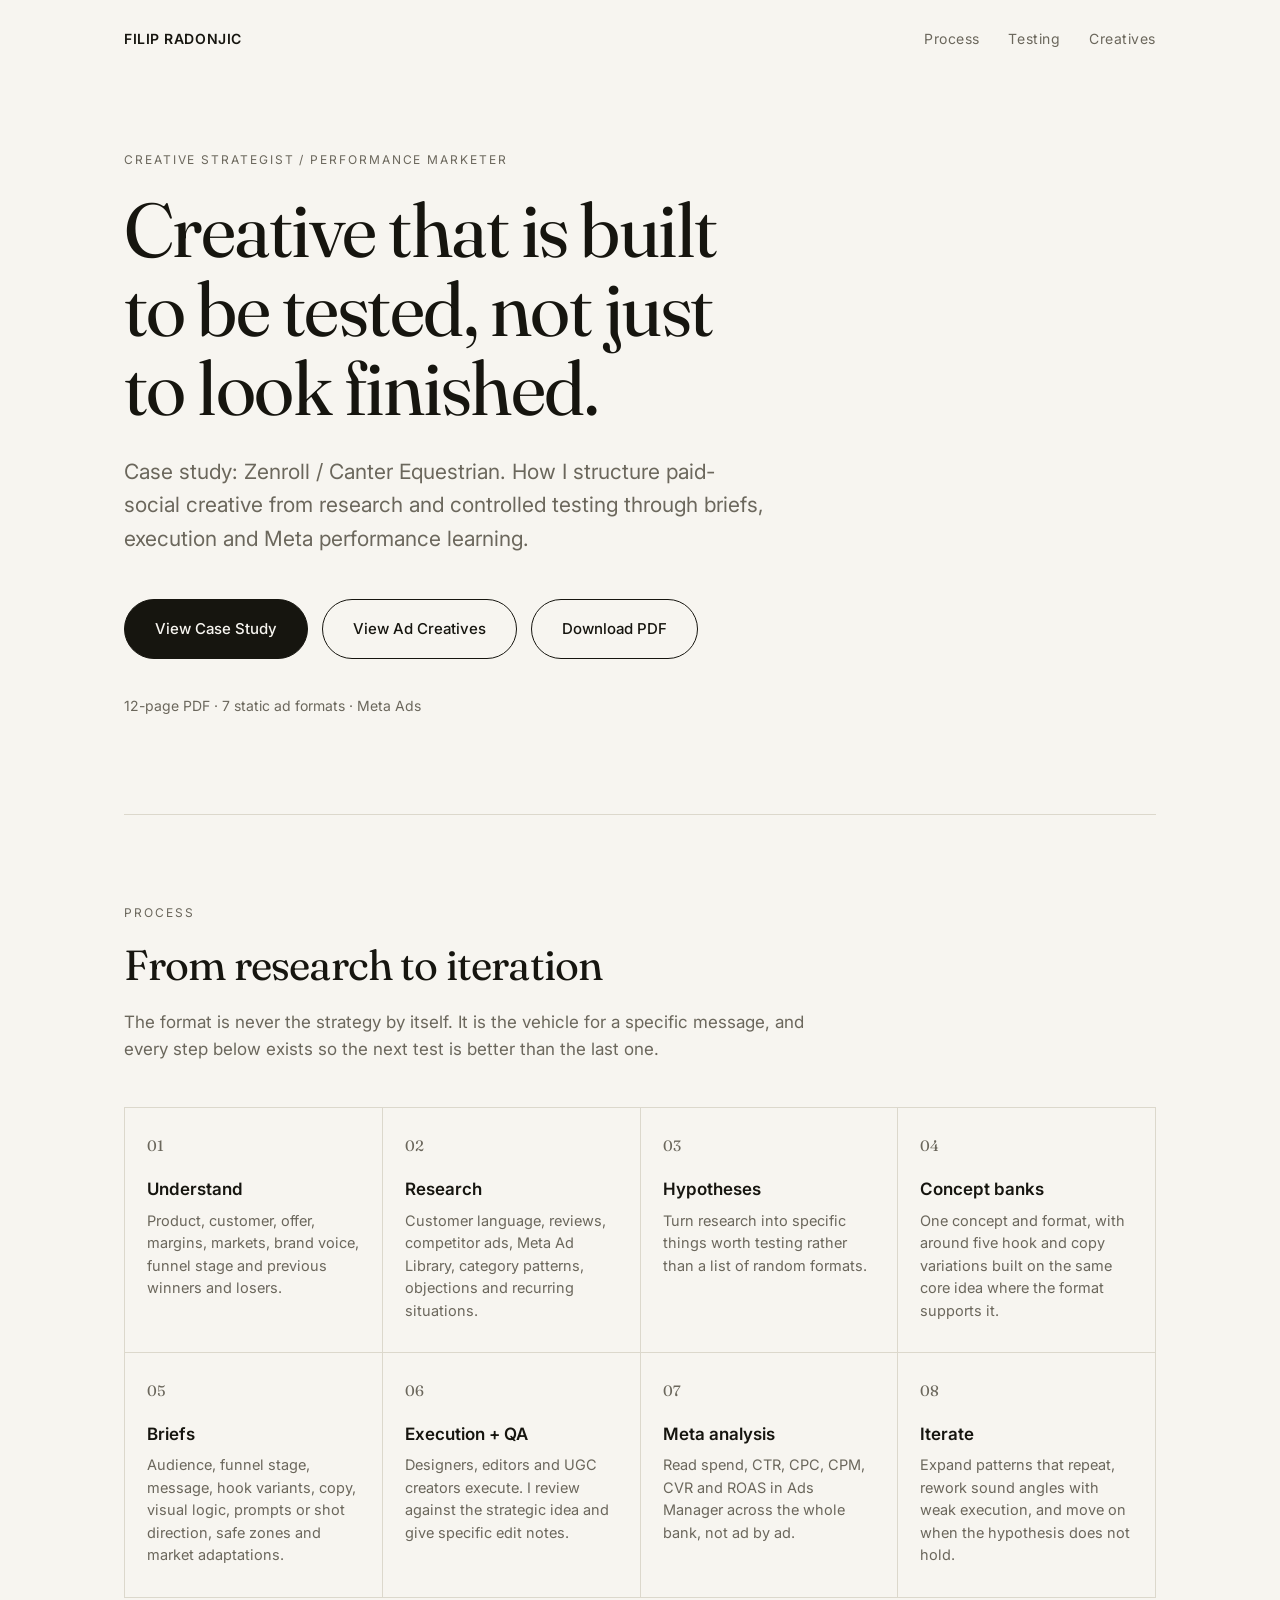
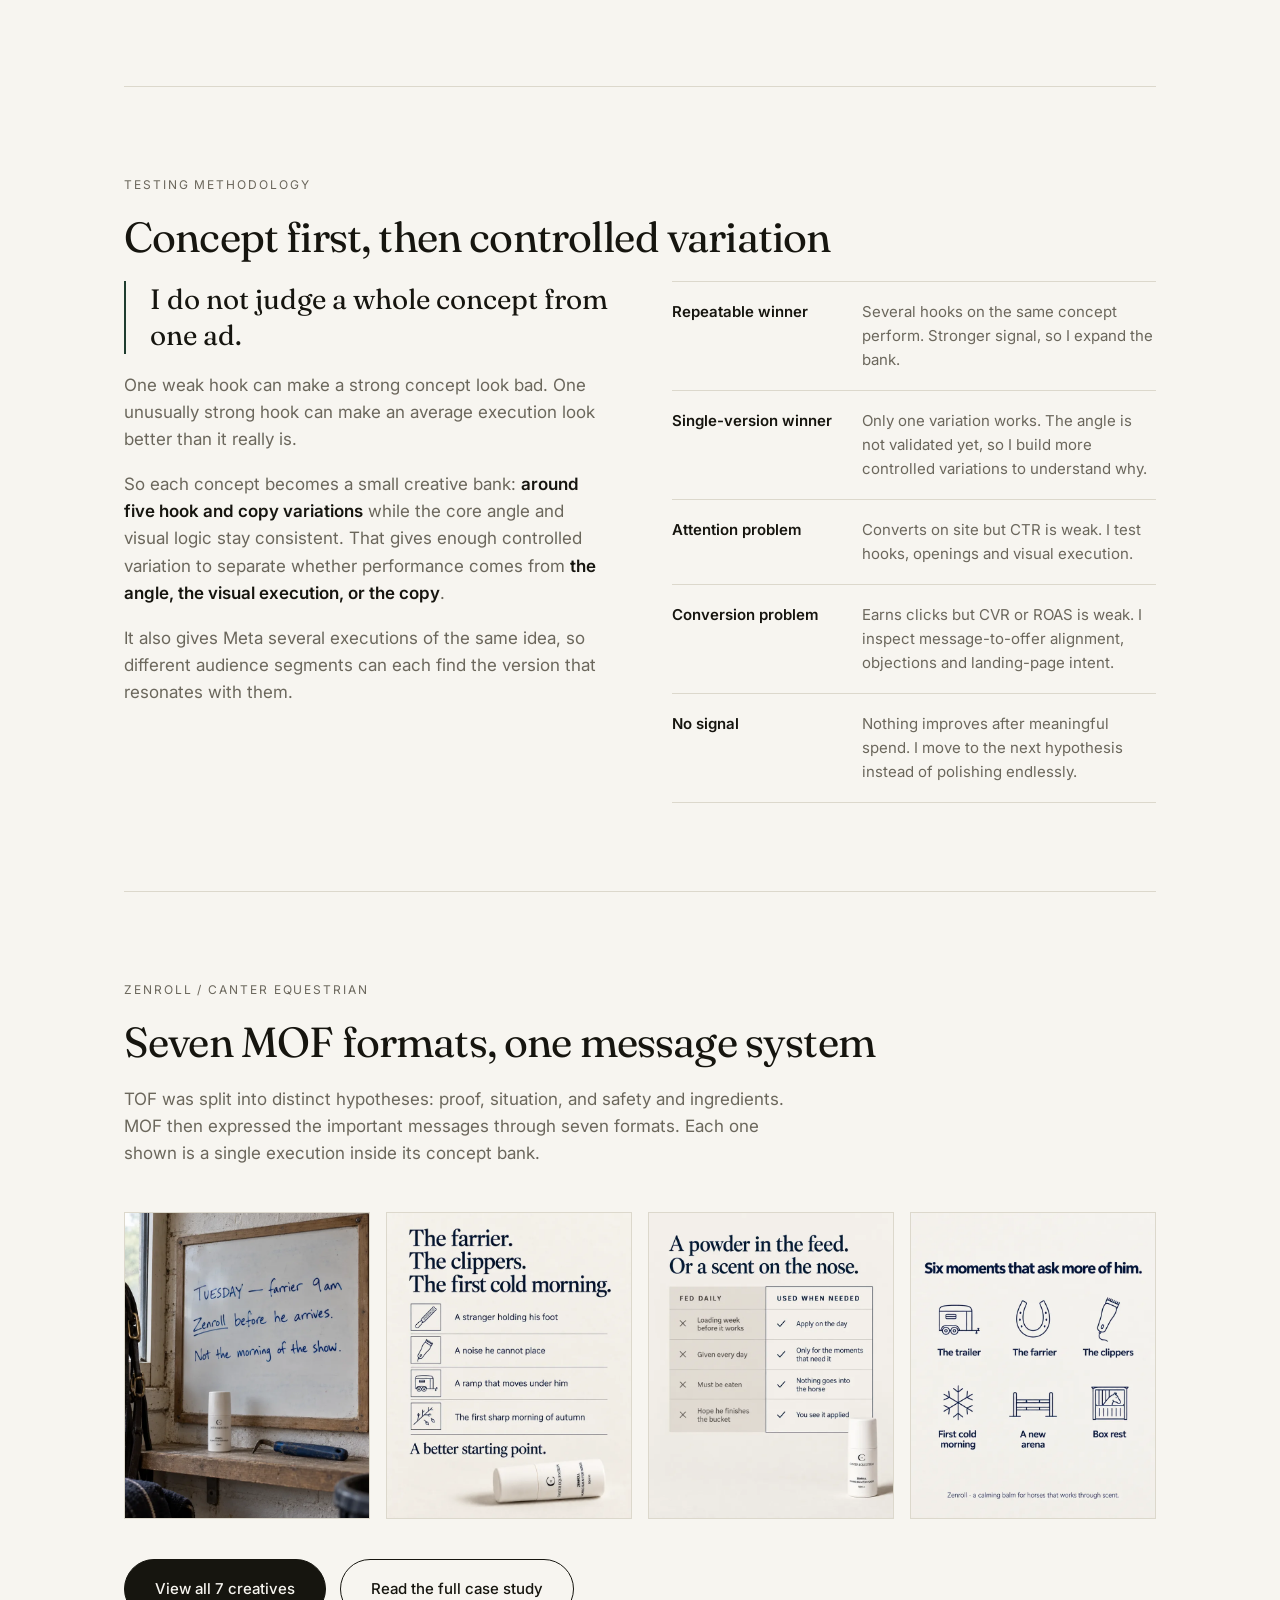
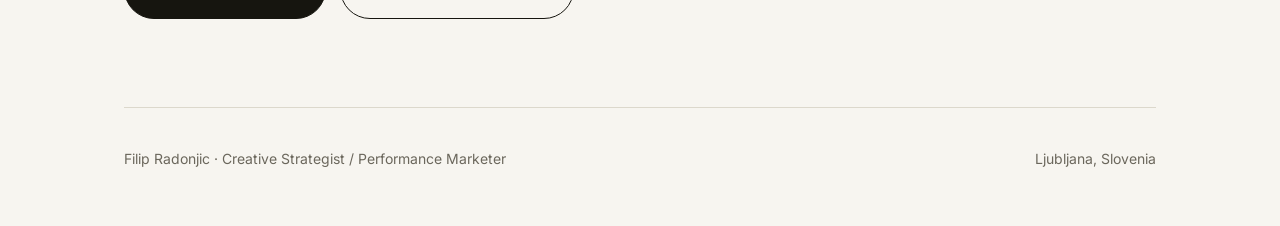
==== index.html @ 464344c6 "Build static portfolio site: homepage, Zenroll ad gallery, case study PDF Co-Authored-By: Claude Fab" ====
<!DOCTYPE html>
<html lang="en">
<head>
  <meta charset="utf-8">
  <meta name="viewport" content="width=device-width, initial-scale=1">
  <title>Filip Radonjic | Creative Strategist / Performance Marketer</title>
  <meta name="description" content="Creative strategy case study: Zenroll / Canter Equestrian. Research, hypotheses, concept banks, controlled hook and copy testing, briefs, Meta performance analysis and iteration.">
  <meta property="og:title" content="Filip Radonjic | Creative Strategist">
  <meta property="og:description" content="Zenroll / Canter Equestrian case study: process and testing methodology for paid-social creative.">
  <meta property="og:image" content="/assets/thumbs/ZENROLL_MOFA_F4_Text_in_Context_V1.webp">
  <link rel="preconnect" href="https://fonts.googleapis.com">
  <link rel="preconnect" href="https://fonts.gstatic.com" crossorigin>
  <link href="https://fonts.googleapis.com/css2?family=Fraunces:opsz,wght@9..144,400&family=Inter:wght@400;500;600&display=swap" rel="stylesheet">
  <link rel="stylesheet" href="/styles.css">
</head>
<body>
  <div class="wrap">
    <header class="site-header">
      <a class="name" href="/">Filip Radonjic</a>
      <nav>
        <a href="#process">Process</a>
        <a href="#testing">Testing</a>
        <a href="/ads">Creatives</a>
      </nav>
    </header>

    <main>
      <div class="hero">
        <p class="eyebrow">Creative Strategist / Performance Marketer</p>
        <h1>Creative that is built<br>to be tested, not just<br>to look finished.</h1>
        <p class="lede">Case study: Zenroll / Canter Equestrian. How I structure paid-social creative from research and controlled testing through briefs, execution and Meta performance learning.</p>
        <div class="cta-row">
          <a class="btn btn-primary" href="/assets/Filip_Radonjic_Creative_Strategy_Portfolio_Zenroll.pdf" target="_blank" rel="noopener">View Case Study</a>
          <a class="btn btn-secondary" href="/ads">View Ad Creatives</a>
          <a class="btn btn-secondary" href="/assets/Filip_Radonjic_Creative_Strategy_Portfolio_Zenroll.pdf" download="Filip_Radonjic_Creative_Strategy_Portfolio_Zenroll.pdf">Download PDF</a>
        </div>
        <p class="meta">12-page PDF &middot; 7 static ad formats &middot; Meta Ads</p>
      </div>

      <section id="process">
        <p class="eyebrow">Process</p>
        <h2>From research to iteration</h2>
        <p class="section-intro">The format is never the strategy by itself. It is the vehicle for a specific message, and every step below exists so the next test is better than the last one.</p>
        <ol class="flow">
          <li><span class="num">01</span><h3>Understand</h3><p>Product, customer, offer, margins, markets, brand voice, funnel stage and previous winners and losers.</p></li>
          <li><span class="num">02</span><h3>Research</h3><p>Customer language, reviews, competitor ads, Meta Ad Library, category patterns, objections and recurring situations.</p></li>
          <li><span class="num">03</span><h3>Hypotheses</h3><p>Turn research into specific things worth testing rather than a list of random formats.</p></li>
          <li><span class="num">04</span><h3>Concept banks</h3><p>One concept and format, with around five hook and copy variations built on the same core idea where the format supports it.</p></li>
          <li><span class="num">05</span><h3>Briefs</h3><p>Audience, funnel stage, message, hook variants, copy, visual logic, prompts or shot direction, safe zones and market adaptations.</p></li>
          <li><span class="num">06</span><h3>Execution + QA</h3><p>Designers, editors and UGC creators execute. I review against the strategic idea and give specific edit notes.</p></li>
          <li><span class="num">07</span><h3>Meta analysis</h3><p>Read spend, CTR, CPC, CPM, CVR and ROAS in Ads Manager across the whole bank, not ad by ad.</p></li>
          <li><span class="num">08</span><h3>Iterate</h3><p>Expand patterns that repeat, rework sound angles with weak execution, and move on when the hypothesis does not hold.</p></li>
        </ol>
      </section>

      <section id="testing">
        <p class="eyebrow">Testing methodology</p>
        <h2>Concept first, then controlled variation</h2>
        <div class="split">
          <div>
            <p class="pullquote">I do not judge a whole concept from one ad.</p>
            <p>One weak hook can make a strong concept look bad. One unusually strong hook can make an average execution look better than it really is.</p>
            <p>So each concept becomes a small creative bank: <strong>around five hook and copy variations</strong> while the core angle and visual logic stay consistent. That gives enough controlled variation to separate whether performance comes from <strong>the angle, the visual execution, or the copy</strong>.</p>
            <p>It also gives Meta several executions of the same idea, so different audience segments can each find the version that resonates with them.</p>
          </div>
          <ul class="steps">
            <li><span>Repeatable winner</span><span>Several hooks on the same concept perform. Stronger signal, so I expand the bank.</span></li>
            <li><span>Single-version winner</span><span>Only one variation works. The angle is not validated yet, so I build more controlled variations to understand why.</span></li>
            <li><span>Attention problem</span><span>Converts on site but CTR is weak. I test hooks, openings and visual execution.</span></li>
            <li><span>Conversion problem</span><span>Earns clicks but CVR or ROAS is weak. I inspect message-to-offer alignment, objections and landing-page intent.</span></li>
            <li><span>No signal</span><span>Nothing improves after meaningful spend. I move to the next hypothesis instead of polishing endlessly.</span></li>
          </ul>
        </div>
      </section>

      <section id="work">
        <p class="eyebrow">Zenroll / Canter Equestrian</p>
        <h2>Seven MOF formats, one message system</h2>
        <p class="section-intro">TOF was split into distinct hypotheses: proof, situation, and safety and ingredients. MOF then expressed the important messages through seven formats. Each one shown is a single execution inside its concept bank.</p>
        <div class="strip">
          <a href="/ads"><img src="/assets/thumbs/ZENROLL_MOFA_F4_Text_in_Context_V1.webp" alt="Zenroll ad, Text in Context format" width="720" height="900" loading="lazy"></a>
          <a href="/ads"><img src="/assets/thumbs/ZENROLL_MOFA_F3_Problem_to_Solution_V1.webp" alt="Zenroll ad, Problem to Solution format" width="720" height="900" loading="lazy"></a>
          <a href="/ads"><img src="/assets/thumbs/ZENROLL_MOFA_F1_Us_vs_Them_V1.webp" alt="Zenroll ad, Us vs Them format" width="720" height="900" loading="lazy"></a>
          <a href="/ads"><img src="/assets/thumbs/ZENROLL_MOFA_F7_Education_Grid_V1.webp" alt="Zenroll ad, Education Grid format" width="720" height="900" loading="lazy"></a>
        </div>
        <div class="cta-row" style="margin-top:0">
          <a class="btn btn-primary" href="/ads">View all 7 creatives</a>
          <a class="btn btn-secondary" href="/assets/Filip_Radonjic_Creative_Strategy_Portfolio_Zenroll.pdf" target="_blank" rel="noopener">Read the full case study</a>
        </div>
      </section>
    </main>

    <footer>
      <span>Filip Radonjic &middot; Creative Strategist / Performance Marketer</span>
      <span>Ljubljana, Slovenia</span>
    </footer>
  </div>
</body>
</html>
---- styles.css ----
:root {
  --bg: #f7f5f0;
  --ink: #16150f;
  --muted: #6b675c;
  --line: #dcd8cc;
  --card: #ffffff;
  --accent: #1f3d2f;
}

* { box-sizing: border-box; margin: 0; padding: 0; }

html { scroll-behavior: smooth; }

body {
  background: var(--bg);
  color: var(--ink);
  font-family: "Inter", -apple-system, BlinkMacSystemFont, "Segoe UI", sans-serif;
  font-size: 17px;
  line-height: 1.6;
  -webkit-font-smoothing: antialiased;
}

a { color: inherit; }

.wrap { max-width: 1080px; margin: 0 auto; padding: 0 24px; }

/* Header */
.site-header {
  display: flex; justify-content: space-between; align-items: center;
  padding: 28px 0; font-size: 14px; letter-spacing: 0.04em;
}
.site-header .name { font-weight: 600; text-decoration: none; text-transform: uppercase; }
.site-header nav a { margin-left: 24px; text-decoration: none; color: var(--muted); }
.site-header nav a:hover { color: var(--ink); }

/* Type */
.eyebrow {
  font-size: 12px; letter-spacing: 0.16em; text-transform: uppercase;
  color: var(--muted); margin-bottom: 20px;
}
h1, h2 { font-family: "Fraunces", Georgia, serif; font-weight: 400; letter-spacing: -0.02em; }
h1 { font-size: clamp(40px, 7vw, 76px); line-height: 1.04; }
h2 { font-size: clamp(28px, 4vw, 42px); line-height: 1.12; margin-bottom: 20px; }
h3 { font-size: 17px; font-weight: 600; margin-bottom: 6px; }
.lede { font-size: clamp(18px, 2.2vw, 21px); color: var(--muted); max-width: 640px; margin-top: 28px; }
.section-intro { color: var(--muted); max-width: 680px; margin-bottom: 44px; }

/* Hero */
.hero { padding: 72px 0 96px; border-bottom: 1px solid var(--line); }
.cta-row { display: flex; flex-wrap: wrap; gap: 14px; margin-top: 44px; }
.btn {
  display: inline-flex; align-items: center; justify-content: center;
  padding: 17px 30px; border-radius: 999px; border: 1px solid var(--ink);
  font-size: 15px; font-weight: 500; text-decoration: none;
  transition: background 0.2s, color 0.2s, transform 0.2s;
}
.btn:hover { transform: translateY(-1px); }
.btn-primary { background: var(--ink); color: var(--bg); }
.btn-primary:hover { background: var(--accent); border-color: var(--accent); }
.btn-secondary:hover { background: var(--ink); color: var(--bg); }
.meta { margin-top: 36px; font-size: 14px; color: var(--muted); }

/* Sections */
section { padding: 88px 0; border-bottom: 1px solid var(--line); }

/* Workflow */
.flow { list-style: none; display: grid; grid-template-columns: repeat(4, 1fr); gap: 1px; background: var(--line); border: 1px solid var(--line); }
.flow li { background: var(--bg); padding: 26px 22px 30px; }
.flow .num { font-family: "Fraunces", Georgia, serif; font-size: 15px; color: var(--muted); display: block; margin-bottom: 18px; }
.flow p { font-size: 14.5px; color: var(--muted); line-height: 1.55; }

/* Testing */
.split { display: grid; grid-template-columns: 1fr 1fr; gap: 64px; align-items: start; }
.split p + p { margin-top: 18px; }
.split p { color: var(--muted); }
.split p strong { color: var(--ink); font-weight: 600; }
.pullquote {
  font-family: "Fraunces", Georgia, serif; font-size: clamp(22px, 2.6vw, 28px);
  line-height: 1.3; color: var(--ink) !important; border-left: 2px solid var(--accent); padding-left: 24px;
}
.steps { list-style: none; border-top: 1px solid var(--line); }
.steps li { display: grid; grid-template-columns: 170px 1fr; gap: 20px; padding: 18px 0; border-bottom: 1px solid var(--line); font-size: 15px; }
.steps li span:first-child { font-weight: 600; }
.steps li span:last-child { color: var(--muted); }

/* Preview strip */
.strip { display: grid; grid-template-columns: repeat(4, 1fr); gap: 16px; margin-bottom: 40px; }
.strip a { display: block; background: var(--card); border: 1px solid var(--line); }
.strip img { display: block; width: 100%; height: auto; }

/* Gallery */
.gallery-head { padding: 56px 0 48px; }
.back { display: inline-block; font-size: 14px; color: var(--muted); text-decoration: none; margin-bottom: 36px; }
.back:hover { color: var(--ink); }
.grid { align-items: start; display: grid; grid-template-columns: repeat(3, 1fr); gap: 28px; padding-bottom: 96px; }
.card { display: block; width: 100%; background: none; border: 0; text-align: left; cursor: zoom-in; font: inherit; color: inherit; }
.card .frame { background: var(--card); border: 1px solid var(--line); padding: 10px; transition: transform 0.25s, box-shadow 0.25s; }
.card:hover .frame, .card:focus-visible .frame { transform: translateY(-3px); box-shadow: 0 14px 32px rgba(22, 21, 15, 0.1); }
.card img { display: block; width: 100%; height: auto; }
.card .label { display: flex; gap: 12px; align-items: baseline; margin-top: 14px; font-size: 15px; font-weight: 500; }
.card .label em { font-style: normal; font-family: "Fraunces", Georgia, serif; color: var(--muted); }
.card .desc { font-size: 14px; color: var(--muted); margin-top: 4px; line-height: 1.5; }

/* Lightbox */
.lightbox {
  position: fixed; inset: 0; z-index: 10; display: none;
  background: rgba(16, 15, 11, 0.94); flex-direction: column;
  align-items: center; justify-content: center; padding: 56px 16px 20px;
}
.lightbox.open { display: flex; }
.lightbox img { max-width: 100%; max-height: calc(100vh - 130px); width: auto; height: auto; object-fit: contain; }
.lightbox .bar { color: #e9e6dc; font-size: 14px; margin-top: 16px; display: flex; gap: 20px; align-items: center; }
.lightbox .bar a { color: #e9e6dc; }
.lightbox button {
  position: absolute; background: none; border: 0; color: #fff; cursor: pointer;
  font-size: 30px; line-height: 1; padding: 12px 16px;
}
.lightbox .close { top: 8px; right: 12px; }
.lightbox .prev { left: 8px; top: 50%; transform: translateY(-50%); }
.lightbox .next { right: 8px; top: 50%; transform: translateY(-50%); }

/* Footer */
footer { padding: 40px 0 56px; font-size: 14px; color: var(--muted); display: flex; justify-content: space-between; flex-wrap: wrap; gap: 12px; }

@media (max-width: 860px) {
  .flow { grid-template-columns: repeat(2, 1fr); }
  .split { grid-template-columns: 1fr; gap: 40px; }
  .grid { grid-template-columns: repeat(2, 1fr); gap: 20px; }
  .strip { grid-template-columns: repeat(2, 1fr); }
  section { padding: 64px 0; }
  .hero { padding: 48px 0 72px; }
}
@media (max-width: 520px) {
  .flow { grid-template-columns: 1fr; }
  .grid { grid-template-columns: 1fr; }
  .steps li { grid-template-columns: 1fr; gap: 4px; }
  .btn { width: 100%; }
  .site-header nav a:first-child { display: none; }
}
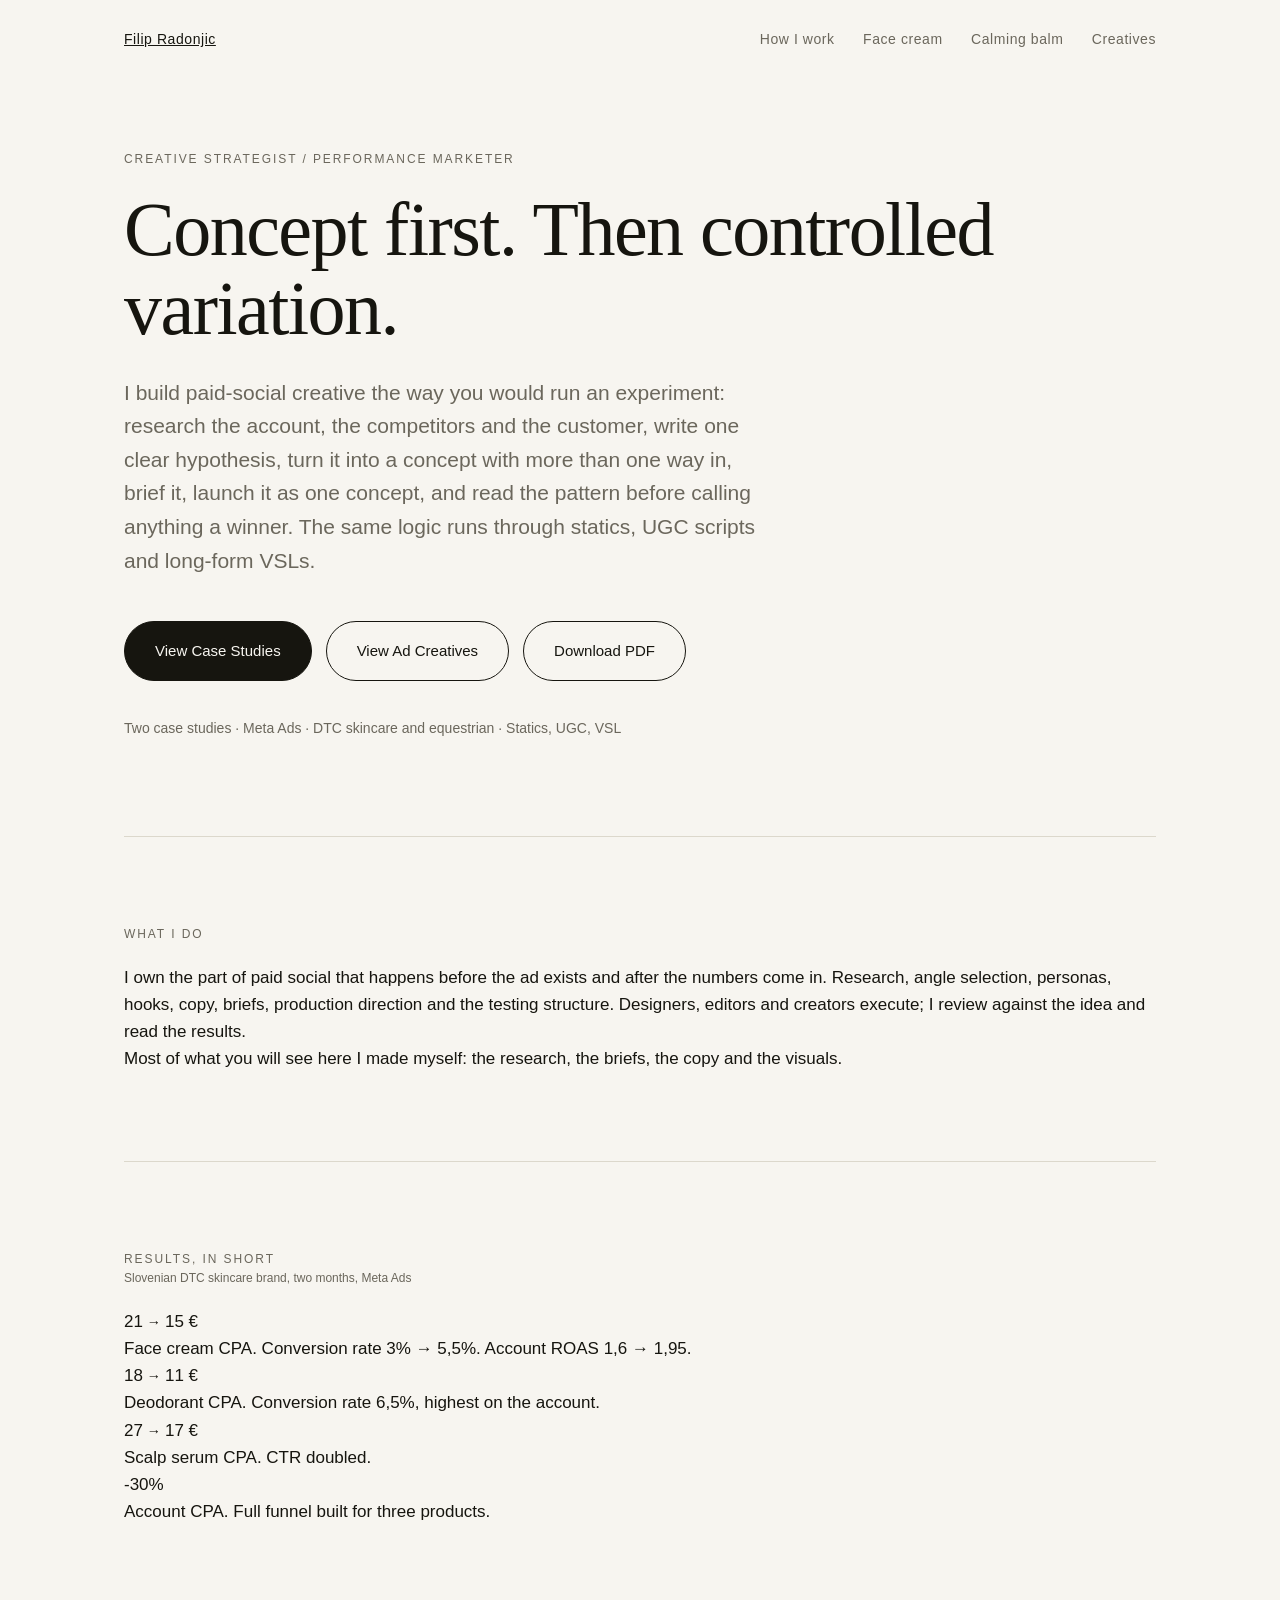
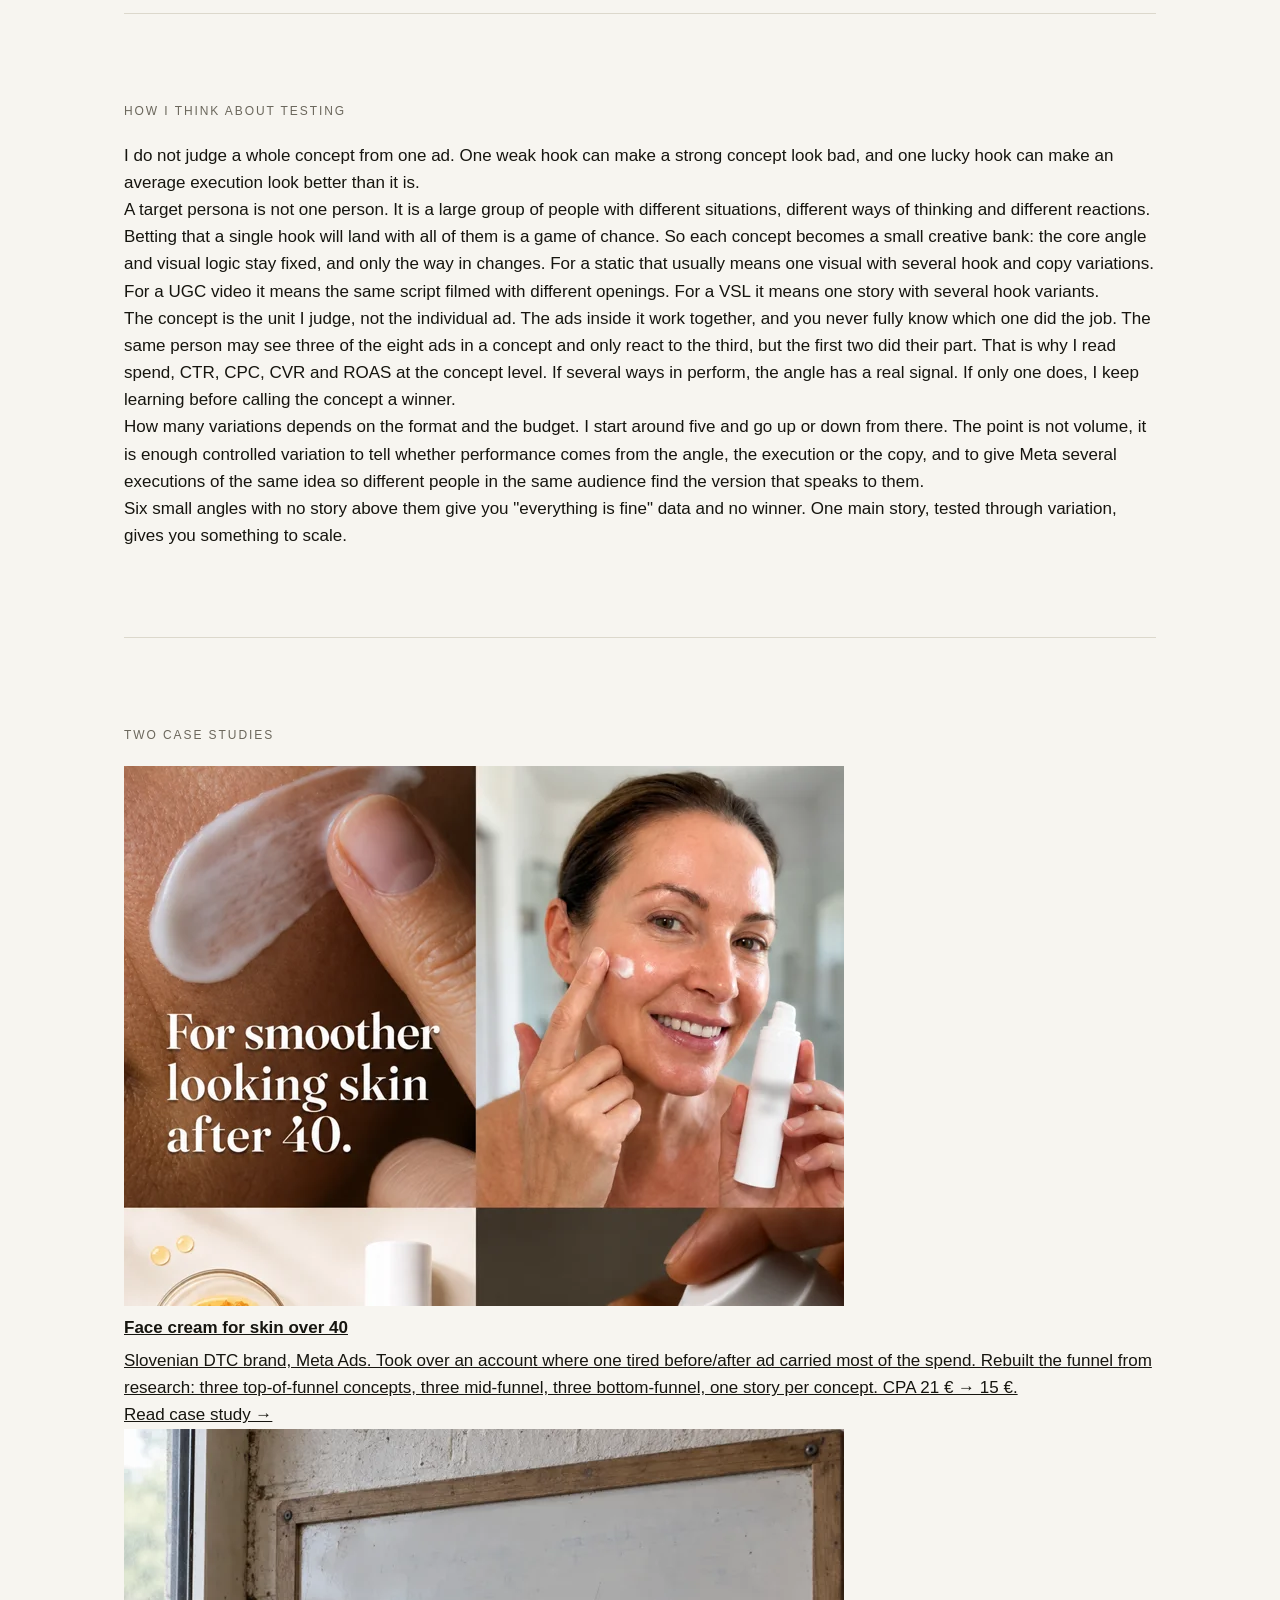
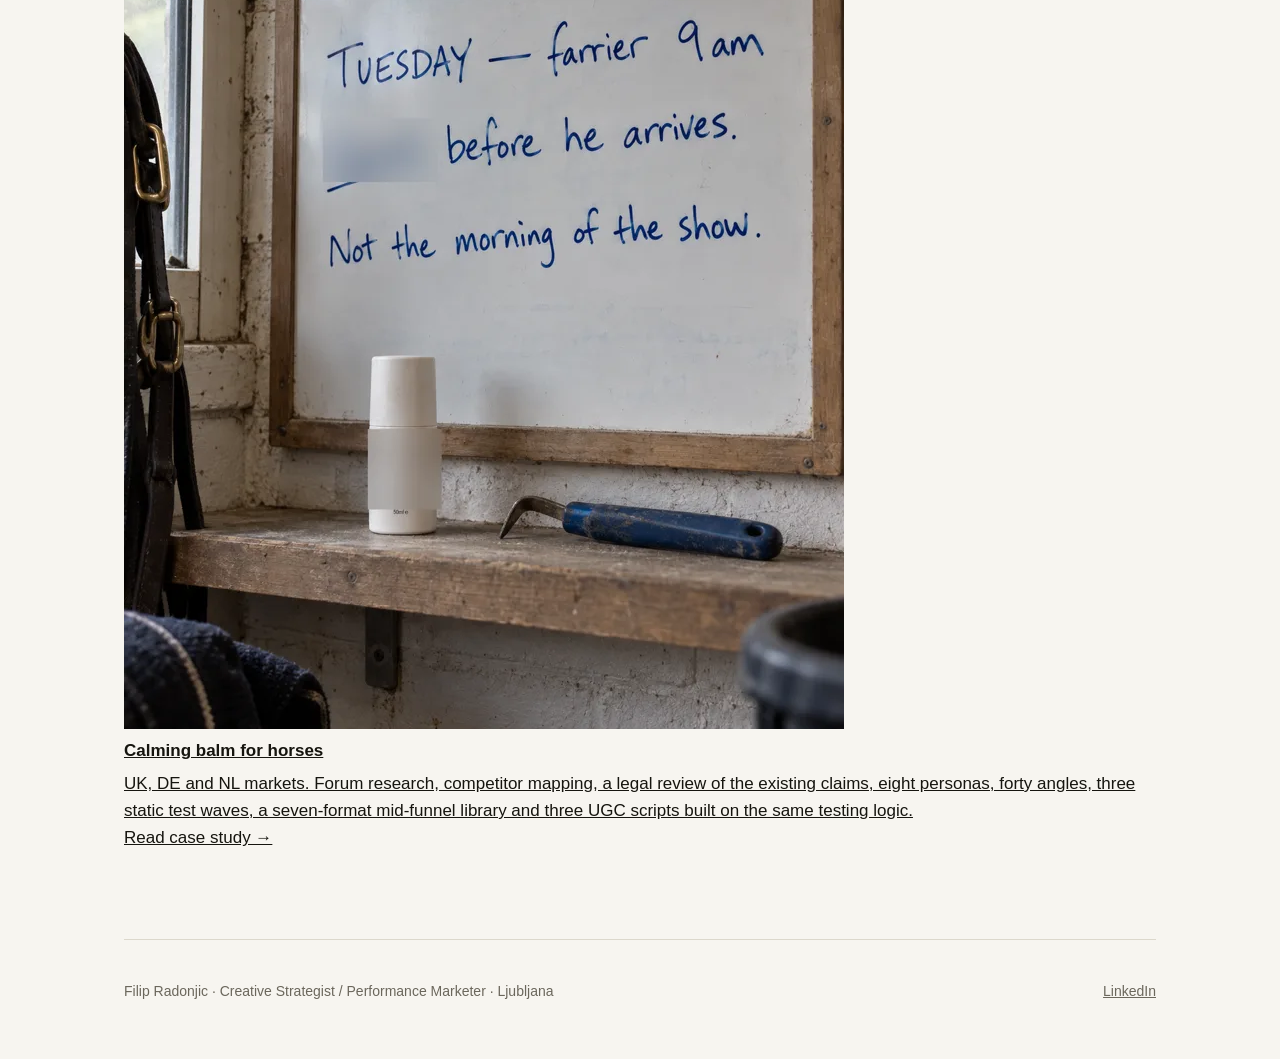
==== commit 1556cb01: "Portfolio v2: process page, two case studies, gallery with face cream and calming balm creatives, ne" ====
--- a/index.html
+++ b/index.html
@@ -1,98 +1,101 @@
 <!DOCTYPE html>
 <html lang="en">
 <head>
+  <title>Filip Radonjic | Creative Strategist</title>
+  <meta name="description" content="Creative strategy portfolio: concept-first testing for Meta Ads, two case studies, creatives and process.">
   <meta charset="utf-8">
   <meta name="viewport" content="width=device-width, initial-scale=1">
-  <title>Filip Radonjic | Creative Strategist / Performance Marketer</title>
-  <meta name="description" content="Creative strategy case study: Zenroll / Canter Equestrian. Research, hypotheses, concept banks, controlled hook and copy testing, briefs, Meta performance analysis and iteration.">
-  <meta property="og:title" content="Filip Radonjic | Creative Strategist">
-  <meta property="og:description" content="Zenroll / Canter Equestrian case study: process and testing methodology for paid-social creative.">
-  <meta property="og:image" content="/assets/thumbs/ZENROLL_MOFA_F4_Text_in_Context_V1.webp">
   <link rel="preconnect" href="https://fonts.googleapis.com">
   <link rel="preconnect" href="https://fonts.gstatic.com" crossorigin>
-  <link href="https://fonts.googleapis.com/css2?family=Fraunces:opsz,wght@9..144,400&family=Inter:wght@400;500;600&display=swap" rel="stylesheet">
+  <link href="https://fonts.googleapis.com/css2?family=Newsreader:opsz,wght@6..72,400;6..72,500&family=IBM+Plex+Sans:wght@400;500;600&family=IBM+Plex+Mono:wght@400;500&display=swap" rel="stylesheet">
   <link rel="stylesheet" href="/styles.css">
 </head>
 <body>
   <div class="wrap">
     <header class="site-header">
-      <a class="name" href="/">Filip Radonjic</a>
+      <a class="brand" href="/">Filip Radonjic</a>
       <nav>
-        <a href="#process">Process</a>
-        <a href="#testing">Testing</a>
+        <a href="/process">How I work</a>
+        <a href="/work/face-cream">Face cream</a>
+        <a href="/work/calming-balm">Calming balm</a>
         <a href="/ads">Creatives</a>
       </nav>
     </header>
-
     <main>
       <div class="hero">
         <p class="eyebrow">Creative Strategist / Performance Marketer</p>
-        <h1>Creative that is built<br>to be tested, not just<br>to look finished.</h1>
-        <p class="lede">Case study: Zenroll / Canter Equestrian. How I structure paid-social creative from research and controlled testing through briefs, execution and Meta performance learning.</p>
+        <h1>Concept first. Then controlled variation.</h1>
+        <p class="lede">I build paid-social creative the way you would run an experiment: research the account, the competitors and the customer, write one clear hypothesis, turn it into a concept with more than one way in, brief it, launch it as one concept, and read the pattern before calling anything a winner. The same logic runs through statics, UGC scripts and long-form VSLs.</p>
         <div class="cta-row">
-          <a class="btn btn-primary" href="/assets/Filip_Radonjic_Creative_Strategy_Portfolio_Zenroll.pdf" target="_blank" rel="noopener">View Case Study</a>
-          <a class="btn btn-secondary" href="/ads">View Ad Creatives</a>
-          <a class="btn btn-secondary" href="/assets/Filip_Radonjic_Creative_Strategy_Portfolio_Zenroll.pdf" download="Filip_Radonjic_Creative_Strategy_Portfolio_Zenroll.pdf">Download PDF</a>
+          <a class="btn btn-primary" href="/work/face-cream">View Case Studies</a>
+          <a class="btn btn-ghost" href="/ads">View Ad Creatives</a>
+          <a class="btn btn-ghost" href="/assets/Filip_Radonjic_Creative_Strategy_Portfolio.pdf" download>Download PDF</a>
         </div>
-        <p class="meta">12-page PDF &middot; 7 static ad formats &middot; Meta Ads</p>
+        <p class="meta">Two case studies · Meta Ads · DTC skincare and equestrian · Statics, UGC, VSL</p>
       </div>
 
-      <section id="process">
-        <p class="eyebrow">Process</p>
-        <h2>From research to iteration</h2>
-        <p class="section-intro">The format is never the strategy by itself. It is the vehicle for a specific message, and every step below exists so the next test is better than the last one.</p>
-        <ol class="flow">
-          <li><span class="num">01</span><h3>Understand</h3><p>Product, customer, offer, margins, markets, brand voice, funnel stage and previous winners and losers.</p></li>
-          <li><span class="num">02</span><h3>Research</h3><p>Customer language, reviews, competitor ads, Meta Ad Library, category patterns, objections and recurring situations.</p></li>
-          <li><span class="num">03</span><h3>Hypotheses</h3><p>Turn research into specific things worth testing rather than a list of random formats.</p></li>
-          <li><span class="num">04</span><h3>Concept banks</h3><p>One concept and format, with around five hook and copy variations built on the same core idea where the format supports it.</p></li>
-          <li><span class="num">05</span><h3>Briefs</h3><p>Audience, funnel stage, message, hook variants, copy, visual logic, prompts or shot direction, safe zones and market adaptations.</p></li>
-          <li><span class="num">06</span><h3>Execution + QA</h3><p>Designers, editors and UGC creators execute. I review against the strategic idea and give specific edit notes.</p></li>
-          <li><span class="num">07</span><h3>Meta analysis</h3><p>Read spend, CTR, CPC, CPM, CVR and ROAS in Ads Manager across the whole bank, not ad by ad.</p></li>
-          <li><span class="num">08</span><h3>Iterate</h3><p>Expand patterns that repeat, rework sound angles with weak execution, and move on when the hypothesis does not hold.</p></li>
-        </ol>
-      </section>
-
-      <section id="testing">
-        <p class="eyebrow">Testing methodology</p>
-        <h2>Concept first, then controlled variation</h2>
-        <div class="split">
-          <div>
-            <p class="pullquote">I do not judge a whole concept from one ad.</p>
-            <p>One weak hook can make a strong concept look bad. One unusually strong hook can make an average execution look better than it really is.</p>
-            <p>So each concept becomes a small creative bank: <strong>around five hook and copy variations</strong> while the core angle and visual logic stay consistent. That gives enough controlled variation to separate whether performance comes from <strong>the angle, the visual execution, or the copy</strong>.</p>
-            <p>It also gives Meta several executions of the same idea, so different audience segments can each find the version that resonates with them.</p>
+      <section>
+        <div class="section-grid">
+          <p class="eyebrow">What I do</p>
+          <div class="stack">
+            <p>I own the part of paid social that happens before the ad exists and after the numbers come in. Research, angle selection, personas, hooks, copy, briefs, production direction and the testing structure. Designers, editors and creators execute; I review against the idea and read the results.</p>
+            <p>Most of what you will see here I made myself: the research, the briefs, the copy and the visuals.</p>
           </div>
-          <ul class="steps">
-            <li><span>Repeatable winner</span><span>Several hooks on the same concept perform. Stronger signal, so I expand the bank.</span></li>
-            <li><span>Single-version winner</span><span>Only one variation works. The angle is not validated yet, so I build more controlled variations to understand why.</span></li>
-            <li><span>Attention problem</span><span>Converts on site but CTR is weak. I test hooks, openings and visual execution.</span></li>
-            <li><span>Conversion problem</span><span>Earns clicks but CVR or ROAS is weak. I inspect message-to-offer alignment, objections and landing-page intent.</span></li>
-            <li><span>No signal</span><span>Nothing improves after meaningful spend. I move to the next hypothesis instead of polishing endlessly.</span></li>
-          </ul>
         </div>
       </section>
 
-      <section id="work">
-        <p class="eyebrow">Zenroll / Canter Equestrian</p>
-        <h2>Seven MOF formats, one message system</h2>
-        <p class="section-intro">TOF was split into distinct hypotheses: proof, situation, and safety and ingredients. MOF then expressed the important messages through seven formats. Each one shown is a single execution inside its concept bank.</p>
-        <div class="strip">
-          <a href="/ads"><img src="/assets/thumbs/ZENROLL_MOFA_F4_Text_in_Context_V1.webp" alt="Zenroll ad, Text in Context format" width="720" height="900" loading="lazy"></a>
-          <a href="/ads"><img src="/assets/thumbs/ZENROLL_MOFA_F3_Problem_to_Solution_V1.webp" alt="Zenroll ad, Problem to Solution format" width="720" height="900" loading="lazy"></a>
-          <a href="/ads"><img src="/assets/thumbs/ZENROLL_MOFA_F1_Us_vs_Them_V1.webp" alt="Zenroll ad, Us vs Them format" width="720" height="900" loading="lazy"></a>
-          <a href="/ads"><img src="/assets/thumbs/ZENROLL_MOFA_F7_Education_Grid_V1.webp" alt="Zenroll ad, Education Grid format" width="720" height="900" loading="lazy"></a>
+      <section>
+        <div class="section-grid">
+          <p class="eyebrow">Results, in short<br><span style="text-transform:none;letter-spacing:0">Slovenian DTC skincare brand, two months, Meta Ads</span></p>
+          <div class="stats">
+            <div><div class="num">21<small> → </small>15 €</div><div class="lbl">Face cream CPA. Conversion rate 3% → 5,5%. Account ROAS 1,6 → 1,95.</div></div>
+            <div><div class="num">18<small> → </small>11 €</div><div class="lbl">Deodorant CPA. Conversion rate 6,5%, highest on the account.</div></div>
+            <div><div class="num">27<small> → </small>17 €</div><div class="lbl">Scalp serum CPA. CTR doubled.</div></div>
+            <div><div class="num">-30%</div><div class="lbl">Account CPA. Full funnel built for three products.</div></div>
+          </div>
         </div>
-        <div class="cta-row" style="margin-top:0">
-          <a class="btn btn-primary" href="/ads">View all 7 creatives</a>
-          <a class="btn btn-secondary" href="/assets/Filip_Radonjic_Creative_Strategy_Portfolio_Zenroll.pdf" target="_blank" rel="noopener">Read the full case study</a>
+      </section>
+
+      <section>
+        <div class="section-grid">
+          <p class="eyebrow">How I think about testing</p>
+          <div class="stack">
+            <p>I do not judge a whole concept from one ad. One weak hook can make a strong concept look bad, and one lucky hook can make an average execution look better than it is.</p>
+            <p>A target persona is not one person. It is a large group of people with different situations, different ways of thinking and different reactions. Betting that a single hook will land with all of them is a game of chance. So each concept becomes a small creative bank: the core angle and visual logic stay fixed, and only the way in changes. For a static that usually means one visual with several hook and copy variations. For a UGC video it means the same script filmed with different openings. For a VSL it means one story with several hook variants.</p>
+            <p>The concept is the unit I judge, not the individual ad. The ads inside it work together, and you never fully know which one did the job. The same person may see three of the eight ads in a concept and only react to the third, but the first two did their part. That is why I read spend, CTR, CPC, CVR and ROAS at the concept level. If several ways in perform, the angle has a real signal. If only one does, I keep learning before calling the concept a winner.</p>
+            <p>How many variations depends on the format and the budget. I start around five and go up or down from there. The point is not volume, it is enough controlled variation to tell whether performance comes from the angle, the execution or the copy, and to give Meta several executions of the same idea so different people in the same audience find the version that speaks to them.</p>
+            <p>Six small angles with no story above them give you "everything is fine" data and no winner. One main story, tested through variation, gives you something to scale.</p>
+          </div>
+        </div>
+      </section>
+
+      <section>
+        <div class="section-grid">
+          <p class="eyebrow">Two case studies</p>
+          <div class="cases">
+            <a class="case-card" href="/work/face-cream">
+              <div class="thumb"><img src="/assets/thumbs/case-face-cream.webp" alt="Face cream case study" width="720" height="540" loading="lazy"></div>
+              <div class="body">
+                <h3>Face cream for skin over 40</h3>
+                <p>Slovenian DTC brand, Meta Ads. Took over an account where one tired before/after ad carried most of the spend. Rebuilt the funnel from research: three top-of-funnel concepts, three mid-funnel, three bottom-funnel, one story per concept. CPA 21 € → 15 €.</p>
+                <span class="go">Read case study →</span>
+              </div>
+            </a>
+            <a class="case-card" href="/work/calming-balm">
+              <div class="thumb"><img src="/assets/thumbs/ZENROLL_MOFA_F4_Text_in_Context_V1.webp" alt="Calming balm case study" width="720" height="900" loading="lazy"></div>
+              <div class="body">
+                <h3>Calming balm for horses</h3>
+                <p>UK, DE and NL markets. Forum research, competitor mapping, a legal review of the existing claims, eight personas, forty angles, three static test waves, a seven-format mid-funnel library and three UGC scripts built on the same testing logic.</p>
+                <span class="go">Read case study →</span>
+              </div>
+            </a>
+          </div>
         </div>
       </section>
     </main>
-
     <footer>
-      <span>Filip Radonjic &middot; Creative Strategist / Performance Marketer</span>
-      <span>Ljubljana, Slovenia</span>
+      <span>Filip Radonjic · Creative Strategist / Performance Marketer · Ljubljana</span>
+      <a href="https://www.linkedin.com/in/filip-radonjic" target="_blank" rel="noopener">LinkedIn</a>
     </footer>
   </div>
 </body>
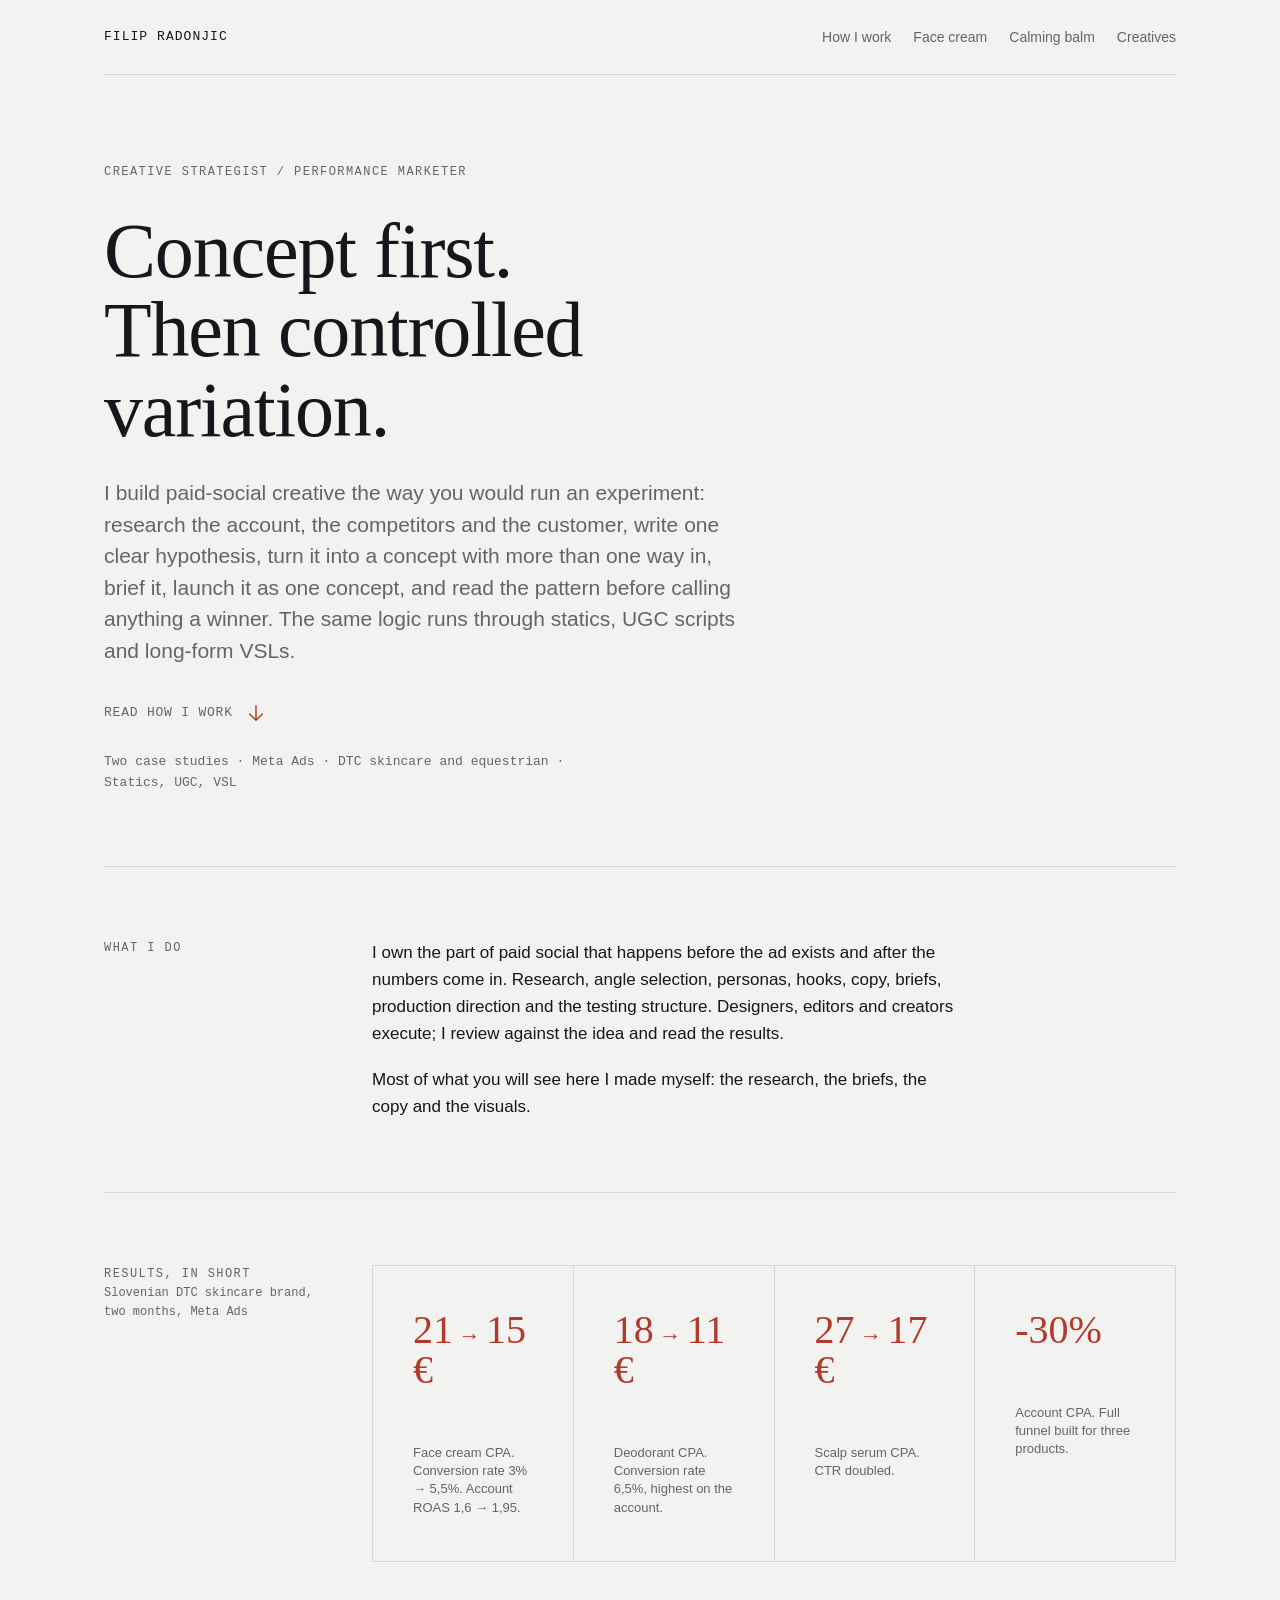
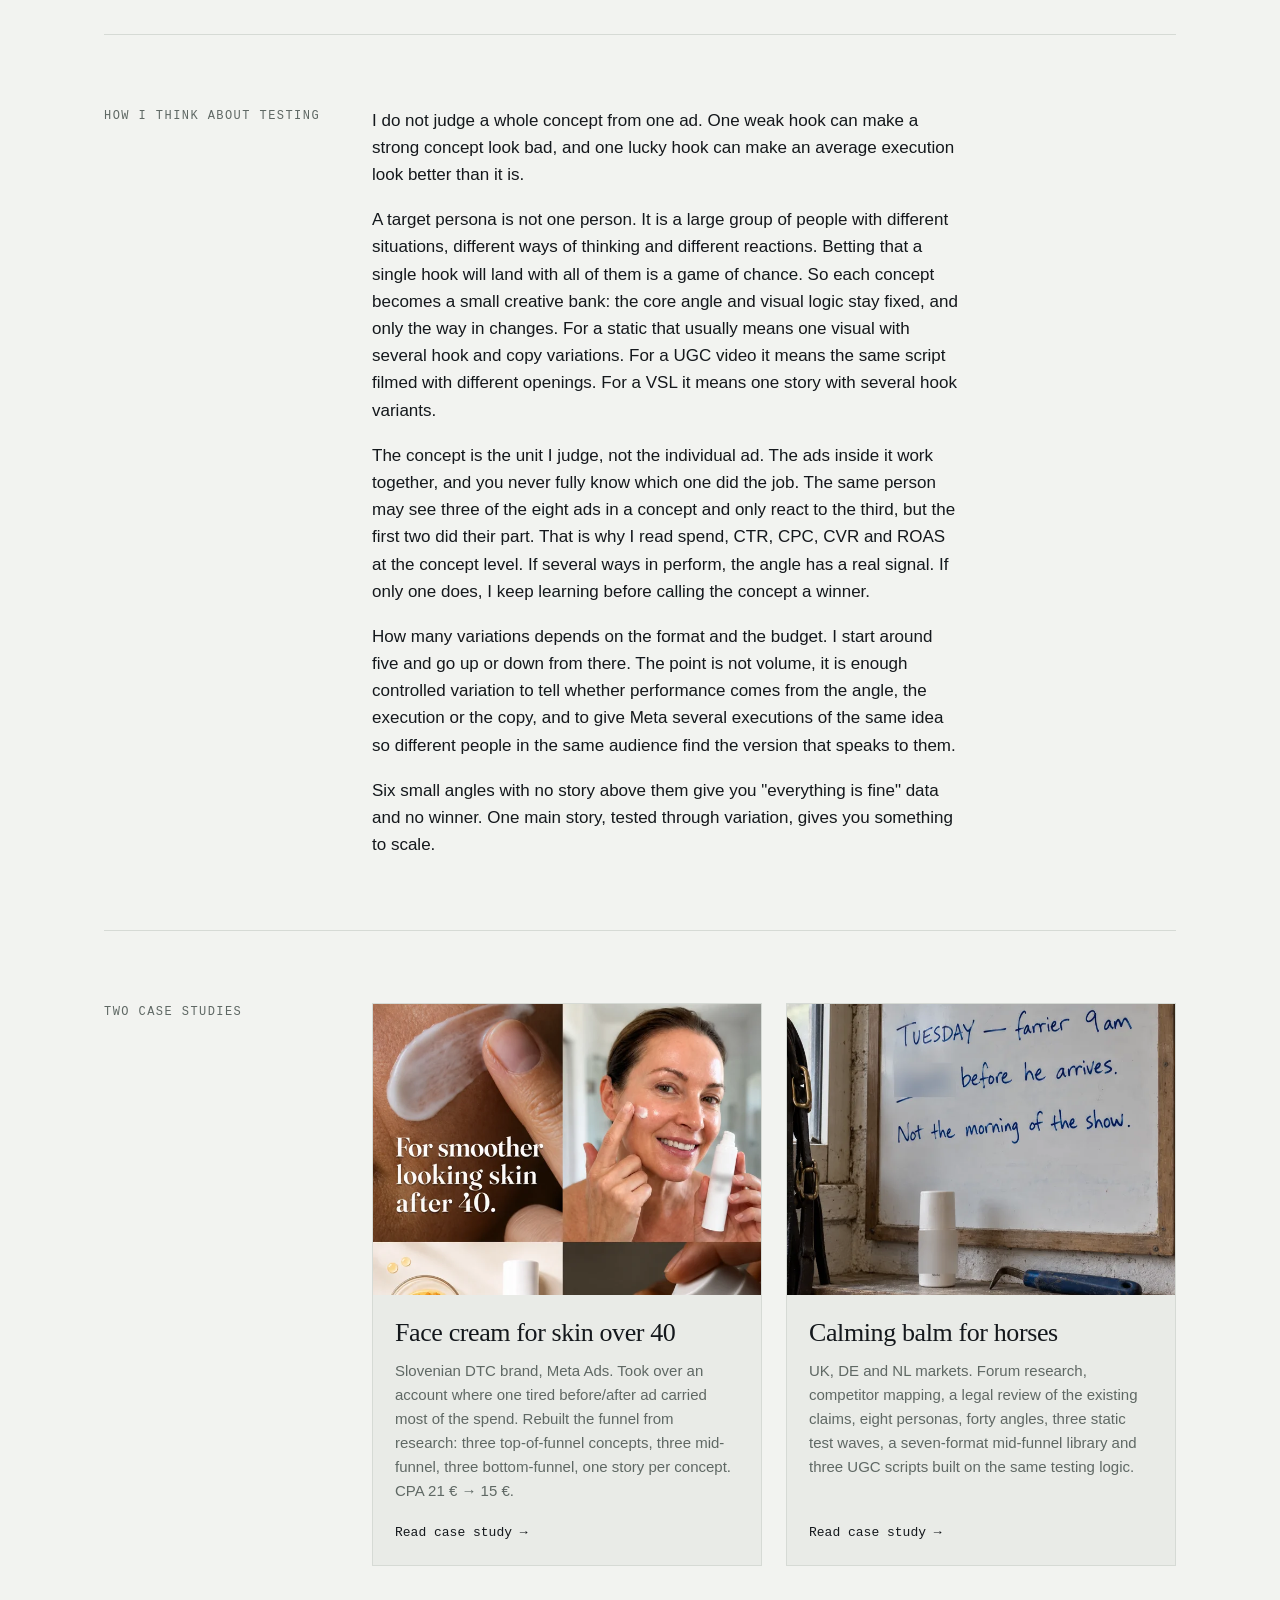
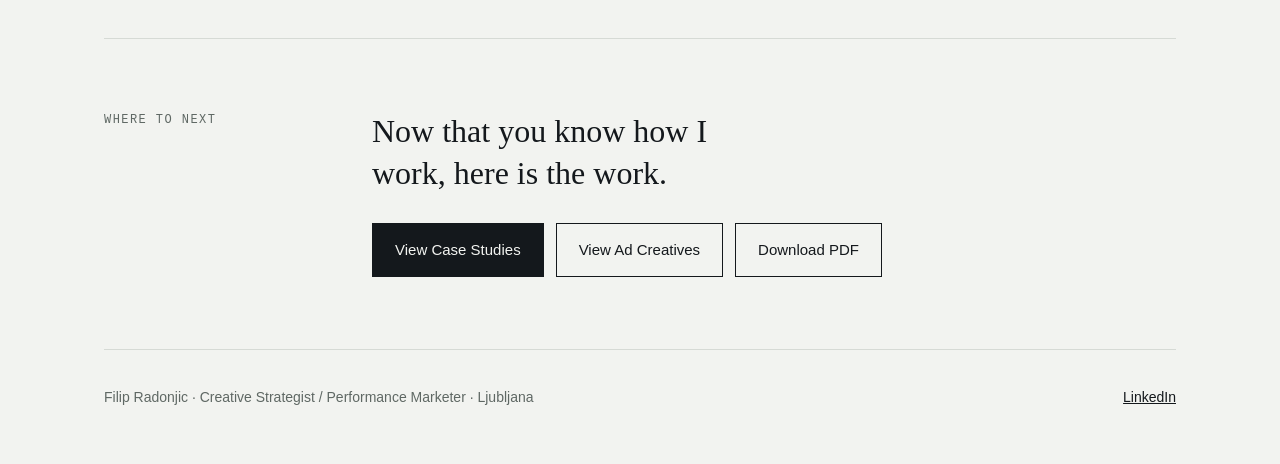
==== commit 2f6b40dd: "Home: CTAs moved below the content, animated scroll cue in hero" ====
--- a/index.html
+++ b/index.html
@@ -26,15 +26,11 @@
         <p class="eyebrow">Creative Strategist / Performance Marketer</p>
         <h1>Concept first. Then controlled variation.</h1>
         <p class="lede">I build paid-social creative the way you would run an experiment: research the account, the competitors and the customer, write one clear hypothesis, turn it into a concept with more than one way in, brief it, launch it as one concept, and read the pattern before calling anything a winner. The same logic runs through statics, UGC scripts and long-form VSLs.</p>
-        <div class="cta-row">
-          <a class="btn btn-primary" href="/work/face-cream">View Case Studies</a>
-          <a class="btn btn-ghost" href="/ads">View Ad Creatives</a>
-          <a class="btn btn-ghost" href="/assets/Filip_Radonjic_Creative_Strategy_Portfolio.pdf" download>Download PDF</a>
-        </div>
+        <a class="scroll-cue" href="#what" aria-label="Scroll down"><span>Read how I work</span><svg width="22" height="22" viewBox="0 0 24 24" fill="none" stroke="currentColor" stroke-width="1.6" stroke-linecap="round" stroke-linejoin="round"><path d="M12 4v16M5 13l7 7 7-7"/></svg></a>
         <p class="meta">Two case studies · Meta Ads · DTC skincare and equestrian · Statics, UGC, VSL</p>
       </div>
 
-      <section>
+      <section id="what">
         <div class="section-grid">
           <p class="eyebrow">What I do</p>
           <div class="stack">
@@ -92,6 +88,20 @@
           </div>
         </div>
       </section>
+
+      <section class="cta-end">
+        <div class="section-grid">
+          <p class="eyebrow">Where to next</p>
+          <div>
+            <p class="closing" style="margin-bottom:28px">Now that you know how I work, here is the work.</p>
+        <div class="cta-row">
+          <a class="btn btn-primary" href="/work/face-cream">View Case Studies</a>
+          <a class="btn btn-ghost" href="/ads">View Ad Creatives</a>
+          <a class="btn btn-ghost" href="/assets/Filip_Radonjic_Creative_Strategy_Portfolio.pdf" download>Download PDF</a>
+        </div>
+          </div>
+        </div>
+      </section>
     </main>
     <footer>
       <span>Filip Radonjic · Creative Strategist / Performance Marketer · Ljubljana</span>
--- a/styles.css
+++ b/styles.css
@@ -1,139 +1,162 @@
 :root {
-  --bg: #f7f5f0;
-  --ink: #16150f;
-  --muted: #6b675c;
-  --line: #dcd8cc;
-  --card: #ffffff;
-  --accent: #1f3d2f;
+  --paper: #f2f3f0;
+  --paper-2: #e9ebe7;
+  --ink: #14181c;
+  --muted: #5f6864;
+  --line: #d6dad5;
+  --accent: #b23a2a;
+  --accent-ink: #fff4f1;
+  --measure: 62ch;
 }
 
 * { box-sizing: border-box; margin: 0; padding: 0; }
-
 html { scroll-behavior: smooth; }
-
 body {
-  background: var(--bg);
+  background: var(--paper);
   color: var(--ink);
-  font-family: "Inter", -apple-system, BlinkMacSystemFont, "Segoe UI", sans-serif;
+  font-family: "IBM Plex Sans", -apple-system, "Segoe UI", sans-serif;
   font-size: 17px;
   line-height: 1.6;
   -webkit-font-smoothing: antialiased;
 }
+a { color: inherit; }
+img { max-width: 100%; display: block; }
 
-a { color: inherit; }
+.wrap { max-width: 1120px; margin: 0 auto; padding: 0 24px; }
 
-.wrap { max-width: 1080px; margin: 0 auto; padding: 0 24px; }
+/* type */
+.mono { font-family: "IBM Plex Mono", ui-monospace, Menlo, monospace; }
+.eyebrow {
+  font-family: "IBM Plex Mono", ui-monospace, monospace; font-size: 12px;
+  letter-spacing: 0.12em; text-transform: uppercase; color: var(--muted);
+}
+h1, h2, h3 { font-family: "Newsreader", Georgia, serif; font-weight: 400; letter-spacing: -0.015em; text-wrap: balance; }
+h1 { font-size: clamp(42px, 6.4vw, 78px); line-height: 1.02; }
+h2 { font-size: clamp(30px, 4vw, 46px); line-height: 1.1; }
+h3 { font-size: 24px; line-height: 1.2; }
+p { max-width: var(--measure); }
+.lede { font-size: clamp(18px, 2vw, 21px); line-height: 1.5; color: var(--muted); max-width: 640px; }
+.stack > * + * { margin-top: 18px; }
+strong { font-weight: 600; }
 
-/* Header */
-.site-header {
-  display: flex; justify-content: space-between; align-items: center;
-  padding: 28px 0; font-size: 14px; letter-spacing: 0.04em;
+/* header */
+.site-header { display: flex; align-items: center; justify-content: space-between; padding: 26px 0; border-bottom: 1px solid var(--line); }
+.site-header .brand { text-decoration: none; font-family: "IBM Plex Mono", monospace; font-size: 13px; letter-spacing: 0.08em; text-transform: uppercase; }
+.site-header nav { display: flex; gap: 22px; font-size: 14px; }
+.site-header nav a { text-decoration: none; color: var(--muted); }
+.site-header nav a:hover, .site-header nav a[aria-current] { color: var(--ink); }
+
+/* hero */
+.hero { padding: 88px 0 72px; display: grid; grid-template-columns: 1fr; gap: 28px; }
+.hero h1 { max-width: 14ch; }
+.cta-row { display: flex; flex-wrap: wrap; gap: 12px; margin-top: 8px; }
+.btn {
+  display: inline-flex; align-items: center; gap: 8px; padding: 14px 22px;
+  font-size: 15px; font-weight: 500; text-decoration: none; border: 1px solid var(--ink);
+  transition: background .15s, color .15s;
 }
-.site-header .name { font-weight: 600; text-decoration: none; text-transform: uppercase; }
-.site-header nav a { margin-left: 24px; text-decoration: none; color: var(--muted); }
-.site-header nav a:hover { color: var(--ink); }
+.btn-primary { background: var(--ink); color: var(--paper); }
+.btn-primary:hover { background: var(--accent); border-color: var(--accent); color: var(--accent-ink); }
+.btn-ghost:hover { background: var(--ink); color: var(--paper); }
+.meta { font-family: "IBM Plex Mono", monospace; font-size: 13px; color: var(--muted); }
 
-/* Type */
-.eyebrow {
-  font-size: 12px; letter-spacing: 0.16em; text-transform: uppercase;
-  color: var(--muted); margin-bottom: 20px;
-}
-h1, h2 { font-family: "Fraunces", Georgia, serif; font-weight: 400; letter-spacing: -0.02em; }
-h1 { font-size: clamp(40px, 7vw, 76px); line-height: 1.04; }
-h2 { font-size: clamp(28px, 4vw, 42px); line-height: 1.12; margin-bottom: 20px; }
-h3 { font-size: 17px; font-weight: 600; margin-bottom: 6px; }
-.lede { font-size: clamp(18px, 2.2vw, 21px); color: var(--muted); max-width: 640px; margin-top: 28px; }
-.section-intro { color: var(--muted); max-width: 680px; margin-bottom: 44px; }
+/* sections */
+section { padding: 72px 0; border-top: 1px solid var(--line); }
+.section-grid { display: grid; grid-template-columns: 220px 1fr; gap: 48px; align-items: start; }
+.section-grid .eyebrow { position: sticky; top: 24px; }
 
-/* Hero */
-.hero { padding: 72px 0 96px; border-bottom: 1px solid var(--line); }
-.cta-row { display: flex; flex-wrap: wrap; gap: 14px; margin-top: 44px; }
-.btn {
-  display: inline-flex; align-items: center; justify-content: center;
-  padding: 17px 30px; border-radius: 999px; border: 1px solid var(--ink);
-  font-size: 15px; font-weight: 500; text-decoration: none;
-  transition: background 0.2s, color 0.2s, transform 0.2s;
-}
-.btn:hover { transform: translateY(-1px); }
-.btn-primary { background: var(--ink); color: var(--bg); }
-.btn-primary:hover { background: var(--accent); border-color: var(--accent); }
-.btn-secondary:hover { background: var(--ink); color: var(--bg); }
-.meta { margin-top: 36px; font-size: 14px; color: var(--muted); }
+/* stat row */
+.stats { display: grid; grid-template-columns: repeat(4, 1fr); gap: 1px; background: var(--line); border: 1px solid var(--line); }
+.stats div { background: var(--paper); padding: 22px 20px; }
+.stats .num { font-family: "Newsreader", serif; font-size: 40px; line-height: 1; color: var(--accent); font-variant-numeric: tabular-nums; }
+.stats .num small { font-size: 22px; }
+.stats .lbl { font-size: 13px; color: var(--muted); margin-top: 10px; line-height: 1.4; }
 
-/* Sections */
-section { padding: 88px 0; border-bottom: 1px solid var(--line); }
+/* case cards */
+.cases { display: grid; grid-template-columns: 1fr 1fr; gap: 24px; }
+.case-card { border: 1px solid var(--line); background: var(--paper-2); text-decoration: none; display: flex; flex-direction: column; }
+.case-card .thumb { aspect-ratio: 4/3; overflow: hidden; background: var(--line); }
+.case-card .thumb img { width: 100%; height: 100%; object-fit: cover; }
+.case-card .body { padding: 22px; display: flex; flex-direction: column; gap: 10px; flex: 1; }
+.case-card h3 { font-size: 26px; }
+.case-card p { font-size: 15px; color: var(--muted); }
+.case-card .go { margin-top: auto; padding-top: 10px; font-family: "IBM Plex Mono", monospace; font-size: 13px; }
+.case-card:hover .go { color: var(--accent); }
 
-/* Workflow */
-.flow { list-style: none; display: grid; grid-template-columns: repeat(4, 1fr); gap: 1px; background: var(--line); border: 1px solid var(--line); }
-.flow li { background: var(--bg); padding: 26px 22px 30px; }
-.flow .num { font-family: "Fraunces", Georgia, serif; font-size: 15px; color: var(--muted); display: block; margin-bottom: 18px; }
-.flow p { font-size: 14.5px; color: var(--muted); line-height: 1.55; }
+/* process */
+.steps { counter-reset: step; }
+.step { display: grid; grid-template-columns: 72px 1fr; gap: 24px; padding: 36px 0; border-top: 1px solid var(--line); }
+.step:first-child { border-top: 0; padding-top: 0; }
+.step .n { font-family: "IBM Plex Mono", monospace; font-size: 13px; color: var(--accent); padding-top: 8px; }
+.step h3 { margin-bottom: 12px; }
+.step .ex { margin-top: 18px; padding-left: 18px; border-left: 2px solid var(--accent); }
+.step .ex p { font-size: 15.5px; color: var(--muted); }
+.step .ex .tag { font-family: "IBM Plex Mono", monospace; font-size: 11px; letter-spacing: 0.1em; text-transform: uppercase; color: var(--accent); margin-bottom: 6px; }
+.closing { font-family: "Newsreader", serif; font-size: clamp(24px, 3vw, 32px); line-height: 1.3; max-width: 26ch; }
 
-/* Testing */
-.split { display: grid; grid-template-columns: 1fr 1fr; gap: 64px; align-items: start; }
-.split p + p { margin-top: 18px; }
-.split p { color: var(--muted); }
-.split p strong { color: var(--ink); font-weight: 600; }
-.pullquote {
-  font-family: "Fraunces", Georgia, serif; font-size: clamp(22px, 2.6vw, 28px);
-  line-height: 1.3; color: var(--ink) !important; border-left: 2px solid var(--accent); padding-left: 24px;
-}
-.steps { list-style: none; border-top: 1px solid var(--line); }
-.steps li { display: grid; grid-template-columns: 170px 1fr; gap: 20px; padding: 18px 0; border-bottom: 1px solid var(--line); font-size: 15px; }
-.steps li span:first-child { font-weight: 600; }
-.steps li span:last-child { color: var(--muted); }
+/* case study page */
+.case-hero { padding: 72px 0 40px; }
+.case-hero h1 { max-width: 16ch; }
+.result-bar { display: flex; flex-wrap: wrap; gap: 28px 40px; padding: 22px 0; border-top: 1px solid var(--line); border-bottom: 1px solid var(--line); font-family: "IBM Plex Mono", monospace; font-size: 14px; }
+.result-bar b { font-weight: 500; color: var(--accent); }
+.case-body { padding: 56px 0; }
+.case-body .block { display: grid; grid-template-columns: 220px 1fr; gap: 48px; padding: 36px 0; border-top: 1px solid var(--line); }
+.case-body .block:first-child { border-top: 0; padding-top: 0; }
+.case-body .block h2 { font-size: 26px; position: sticky; top: 24px; }
+.quotes { display: grid; gap: 10px; margin: 16px 0; max-width: var(--measure); }
+.quotes blockquote { font-family: "Newsreader", serif; font-size: 20px; line-height: 1.35; padding: 14px 18px; background: var(--paper-2); border-left: 2px solid var(--accent); }
+.list { list-style: none; max-width: var(--measure); }
+.list li { padding: 12px 0; border-top: 1px solid var(--line); display: grid; grid-template-columns: 140px 1fr; gap: 16px; font-size: 15.5px; }
+.list li span:first-child { font-family: "IBM Plex Mono", monospace; font-size: 12px; letter-spacing: 0.08em; text-transform: uppercase; color: var(--muted); padding-top: 4px; }
+.list li em { font-style: normal; font-family: "Newsreader", serif; font-size: 18px; display: block; margin-top: 4px; }
+.next { display: flex; flex-wrap: wrap; gap: 12px; padding: 40px 0 72px; border-top: 1px solid var(--line); }
 
-/* Preview strip */
-.strip { display: grid; grid-template-columns: repeat(4, 1fr); gap: 16px; margin-bottom: 40px; }
-.strip a { display: block; background: var(--card); border: 1px solid var(--line); }
-.strip img { display: block; width: 100%; height: auto; }
-
-/* Gallery */
-.gallery-head { padding: 56px 0 48px; }
-.back { display: inline-block; font-size: 14px; color: var(--muted); text-decoration: none; margin-bottom: 36px; }
-.back:hover { color: var(--ink); }
-.grid { align-items: start; display: grid; grid-template-columns: repeat(3, 1fr); gap: 28px; padding-bottom: 96px; }
+/* gallery */
+.grid { display: grid; grid-template-columns: repeat(3, 1fr); gap: 28px; align-items: start; }
 .card { display: block; width: 100%; background: none; border: 0; text-align: left; cursor: zoom-in; font: inherit; color: inherit; }
-.card .frame { background: var(--card); border: 1px solid var(--line); padding: 10px; transition: transform 0.25s, box-shadow 0.25s; }
-.card:hover .frame, .card:focus-visible .frame { transform: translateY(-3px); box-shadow: 0 14px 32px rgba(22, 21, 15, 0.1); }
-.card img { display: block; width: 100%; height: auto; }
-.card .label { display: flex; gap: 12px; align-items: baseline; margin-top: 14px; font-size: 15px; font-weight: 500; }
-.card .label em { font-style: normal; font-family: "Fraunces", Georgia, serif; color: var(--muted); }
-.card .desc { font-size: 14px; color: var(--muted); margin-top: 4px; line-height: 1.5; }
-
-/* Lightbox */
-.lightbox {
-  position: fixed; inset: 0; z-index: 10; display: none;
-  background: rgba(16, 15, 11, 0.94); flex-direction: column;
-  align-items: center; justify-content: center; padding: 56px 16px 20px;
-}
+.card img { width: 100%; height: auto; }
+.card .frame { border: 1px solid var(--line); background: #fff; padding: 8px; transition: transform .2s; }
+.card:hover .frame { transform: translateY(-3px); }
+.card .label { margin-top: 12px; font-size: 15px; font-weight: 500; display: flex; gap: 10px; }
+.card .label .mono { color: var(--accent); font-size: 13px; padding-top: 2px; }
+.card .desc { font-size: 14px; color: var(--muted); margin-top: 4px; }
+.lightbox { position: fixed; inset: 0; z-index: 10; display: none; background: rgba(20,24,28,.95); flex-direction: column; align-items: center; justify-content: center; padding: 56px 16px 20px; }
 .lightbox.open { display: flex; }
 .lightbox img { max-width: 100%; max-height: calc(100vh - 130px); width: auto; height: auto; object-fit: contain; }
-.lightbox .bar { color: #e9e6dc; font-size: 14px; margin-top: 16px; display: flex; gap: 20px; align-items: center; }
-.lightbox .bar a { color: #e9e6dc; }
-.lightbox button {
-  position: absolute; background: none; border: 0; color: #fff; cursor: pointer;
-  font-size: 30px; line-height: 1; padding: 12px 16px;
-}
+.lightbox .bar { color: #e8ebe6; font-family: "IBM Plex Mono", monospace; font-size: 13px; margin-top: 16px; display: flex; gap: 20px; }
+.lightbox .bar a { color: inherit; }
+.lightbox button { position: absolute; background: none; border: 0; color: #fff; cursor: pointer; font-size: 30px; line-height: 1; padding: 12px 16px; }
 .lightbox .close { top: 8px; right: 12px; }
 .lightbox .prev { left: 8px; top: 50%; transform: translateY(-50%); }
 .lightbox .next { right: 8px; top: 50%; transform: translateY(-50%); }
 
-/* Footer */
-footer { padding: 40px 0 56px; font-size: 14px; color: var(--muted); display: flex; justify-content: space-between; flex-wrap: wrap; gap: 12px; }
+footer { padding: 36px 0 56px; border-top: 1px solid var(--line); display: flex; flex-wrap: wrap; justify-content: space-between; gap: 12px; font-size: 14px; color: var(--muted); }
+footer a { color: var(--ink); }
+
+:focus-visible { outline: 2px solid var(--accent); outline-offset: 3px; }
 
 @media (max-width: 860px) {
-  .flow { grid-template-columns: repeat(2, 1fr); }
-  .split { grid-template-columns: 1fr; gap: 40px; }
-  .grid { grid-template-columns: repeat(2, 1fr); gap: 20px; }
-  .strip { grid-template-columns: repeat(2, 1fr); }
-  section { padding: 64px 0; }
-  .hero { padding: 48px 0 72px; }
+  .section-grid, .case-body .block { grid-template-columns: 1fr; gap: 16px; }
+  .section-grid .eyebrow, .case-body .block h2 { position: static; }
+  .stats { grid-template-columns: 1fr 1fr; }
+  .cases { grid-template-columns: 1fr; }
+  .grid { grid-template-columns: 1fr 1fr; gap: 18px; }
+  .step { grid-template-columns: 44px 1fr; gap: 14px; }
+  section { padding: 56px 0; }
+  .hero { padding: 56px 0 48px; }
 }
 @media (max-width: 520px) {
-  .flow { grid-template-columns: 1fr; }
   .grid { grid-template-columns: 1fr; }
-  .steps li { grid-template-columns: 1fr; gap: 4px; }
-  .btn { width: 100%; }
-  .site-header nav a:first-child { display: none; }
+  .list li { grid-template-columns: 1fr; gap: 4px; }
+  .btn { width: 100%; justify-content: center; }
+  .site-header nav { gap: 14px; font-size: 13px; }
 }
+@media (prefers-reduced-motion: reduce) { * { transition: none !important; } html { scroll-behavior: auto; } }
+
+/* scroll cue */
+.scroll-cue { display: inline-flex; align-items: center; gap: 12px; margin-top: 8px; text-decoration: none; font-family: "IBM Plex Mono", monospace; font-size: 13px; letter-spacing: 0.06em; text-transform: uppercase; color: var(--muted); }
+.scroll-cue:hover { color: var(--ink); }
+.scroll-cue svg { color: var(--accent); animation: cue 1.6s ease-in-out infinite; }
+@keyframes cue { 0%, 100% { transform: translateY(0); opacity: .6; } 50% { transform: translateY(6px); opacity: 1; } }
+@media (prefers-reduced-motion: reduce) { .scroll-cue svg { animation: none; } }
+.cta-end .cta-row { margin-top: 0; }
